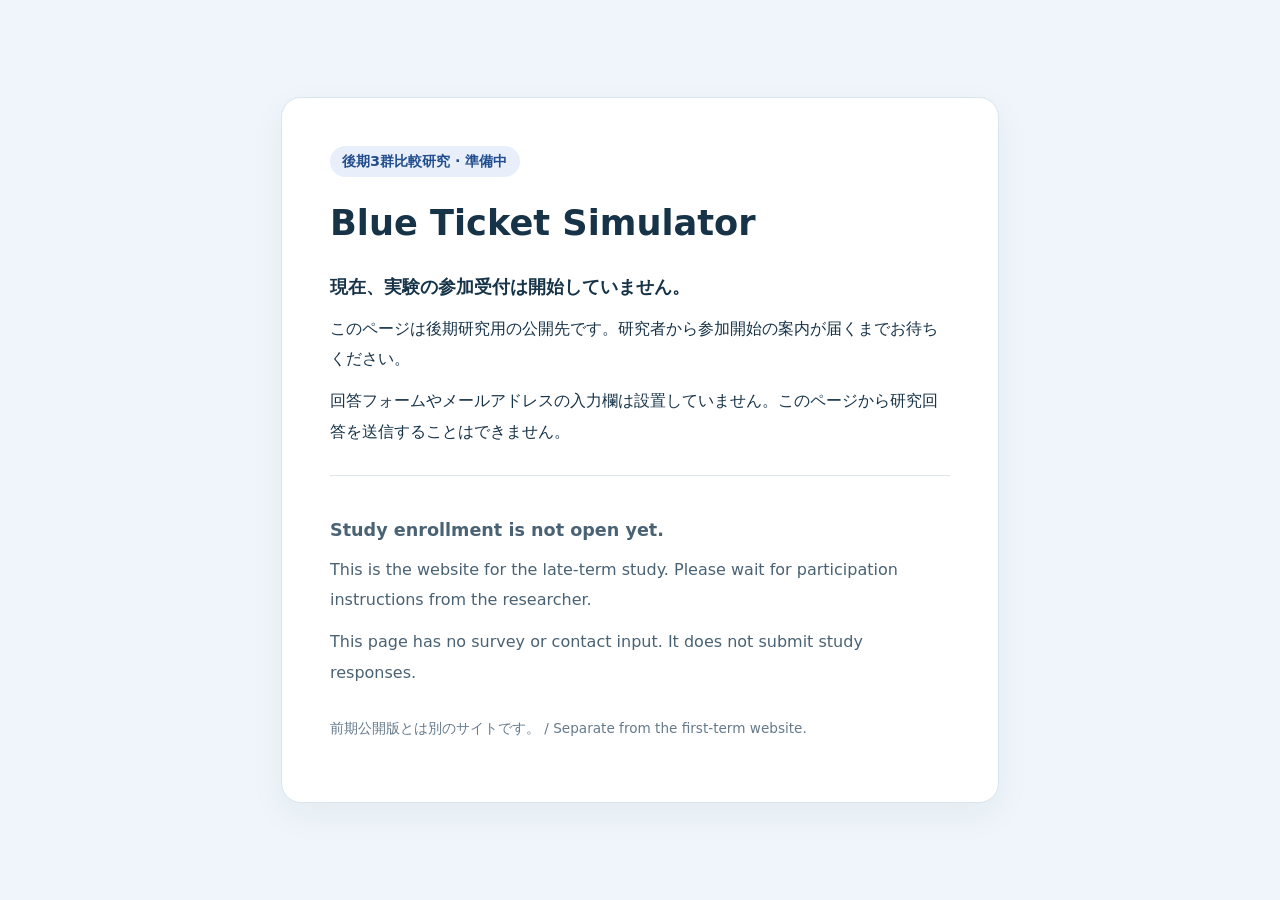
==== index.html @ f5c7deb0 "Add closed enrollment landing page before study activation" ====
<!doctype html>
<html lang="ja">
<head>
<meta charset="utf-8">
<meta name="viewport" content="width=device-width,initial-scale=1">
<meta name="referrer" content="no-referrer">
<meta name="robots" content="noindex,nofollow">
<meta http-equiv="Content-Security-Policy" content="default-src 'none'; style-src 'unsafe-inline'; base-uri 'none'; form-action 'none'">
<title>Blue Ticket Simulator — 参加受付前</title>
<style>
:root{color-scheme:light;font-family:system-ui,-apple-system,"Segoe UI",sans-serif;color:#173348;background:#eff5fa}
body{margin:0;min-height:100vh;display:grid;place-items:center;padding:24px;box-sizing:border-box}
main{max-width:620px;background:white;border:1px solid #dbe5ee;border-radius:20px;padding:clamp(24px,6vw,48px);box-shadow:0 12px 36px #1733480d}
.badge{display:inline-block;background:#e8effa;color:#234e8e;padding:6px 12px;border-radius:999px;font-size:.9rem;font-weight:650}
h1{font-size:clamp(1.6rem,5vw,2.2rem);line-height:1.25;margin:24px 0 16px}
h2{font-size:1.1rem;margin-top:30px}
p{line-height:1.9;margin:12px 0}
.en{border-top:1px solid #dbe5ee;margin-top:28px;padding-top:14px;color:#496274}
.note{font-size:.85rem;color:#647a8c;margin-top:28px}
</style>
</head>
<body>
<main>
<span class="badge">後期3群比較研究 · 準備中</span>
<h1>Blue Ticket Simulator</h1>
<h2>現在、実験の参加受付は開始していません。</h2>
<p>このページは後期研究用の公開先です。研究者から参加開始の案内が届くまでお待ちください。</p>
<p>回答フォームやメールアドレスの入力欄は設置していません。このページから研究回答を送信することはできません。</p>
<div class="en" lang="en">
<h2>Study enrollment is not open yet.</h2>
<p>This is the website for the late-term study. Please wait for participation instructions from the researcher.</p>
<p>This page has no survey or contact input. It does not submit study responses.</p>
</div>
<p class="note">前期公開版とは別のサイトです。 / Separate from the first-term website.</p>
</main>
</body>
</html>
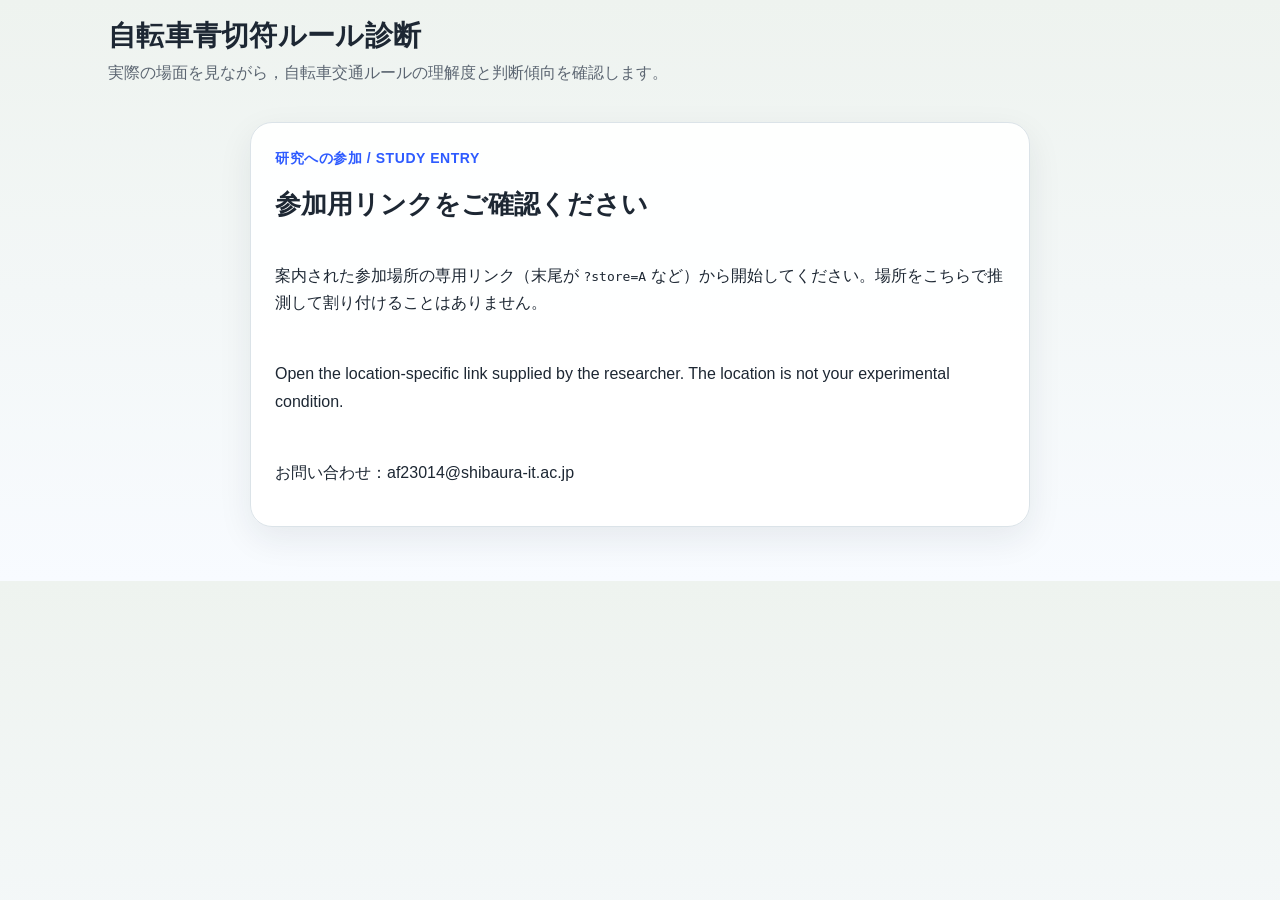
==== commit e91008a6: "Publish late-term Web study with Google Forms follow-up and September 29 enrollment" ====
--- a/index.html
+++ b/index.html
@@ -1,37 +1,21 @@
-<!doctype html>
-<html lang="ja">
-<head>
-<meta charset="utf-8">
-<meta name="viewport" content="width=device-width,initial-scale=1">
-<meta name="referrer" content="no-referrer">
-<meta name="robots" content="noindex,nofollow">
-<meta http-equiv="Content-Security-Policy" content="default-src 'none'; style-src 'unsafe-inline'; base-uri 'none'; form-action 'none'">
-<title>Blue Ticket Simulator — 参加受付前</title>
-<style>
-:root{color-scheme:light;font-family:system-ui,-apple-system,"Segoe UI",sans-serif;color:#173348;background:#eff5fa}
-body{margin:0;min-height:100vh;display:grid;place-items:center;padding:24px;box-sizing:border-box}
-main{max-width:620px;background:white;border:1px solid #dbe5ee;border-radius:20px;padding:clamp(24px,6vw,48px);box-shadow:0 12px 36px #1733480d}
-.badge{display:inline-block;background:#e8effa;color:#234e8e;padding:6px 12px;border-radius:999px;font-size:.9rem;font-weight:650}
-h1{font-size:clamp(1.6rem,5vw,2.2rem);line-height:1.25;margin:24px 0 16px}
-h2{font-size:1.1rem;margin-top:30px}
-p{line-height:1.9;margin:12px 0}
-.en{border-top:1px solid #dbe5ee;margin-top:28px;padding-top:14px;color:#496274}
-.note{font-size:.85rem;color:#647a8c;margin-top:28px}
-</style>
-</head>
-<body>
-<main>
-<span class="badge">後期3群比較研究 · 準備中</span>
-<h1>Blue Ticket Simulator</h1>
-<h2>現在、実験の参加受付は開始していません。</h2>
-<p>このページは後期研究用の公開先です。研究者から参加開始の案内が届くまでお待ちください。</p>
-<p>回答フォームやメールアドレスの入力欄は設置していません。このページから研究回答を送信することはできません。</p>
-<div class="en" lang="en">
-<h2>Study enrollment is not open yet.</h2>
-<p>This is the website for the late-term study. Please wait for participation instructions from the researcher.</p>
-<p>This page has no survey or contact input. It does not submit study responses.</p>
-</div>
-<p class="note">前期公開版とは別のサイトです。 / Separate from the first-term website.</p>
-</main>
-</body>
+<!doctype html>
+<html lang="ja">
+<head>
+  <meta charset="utf-8" />
+  <meta name="viewport" content="width=device-width, initial-scale=1" />
+  <meta name="referrer" content="no-referrer" />
+  <title>Bicycle Blue Ticket Rule Check</title>
+  <link rel="stylesheet" href="./styles.css?v=20260518-smartphone-scale-submit-v2" />
+  <link rel="stylesheet" href="./condition-styles.css?v=20260915-review-v1" />
+</head>
+<body>
+  <div id="app"></div>
+  <script src="./data.js?v=20260518-smartphone-scale-submit-v2"></script>
+  <script src="./common-corrections.js?v=20260923-common-law-v1"></script>
+  <script src="./experiment-config.js?v=20260929-launch-v1"></script>
+  <script src="./condition-overlays.js?v=20260923-review-v2"></script>
+  <script src="./evaluation-data.js?v=20260923-review-v2"></script>
+  <script src="./experiment-context.js?v=20260927-forms-review-v1"></script>
+  <script src="./app.js?v=20260929-launch-v1"></script>
+</body>
 </html>
--- a/styles.css
+++ b/styles.css
@@ -0,0 +1,96 @@
+:root{
+  --bg:#eef3ef; --panel:#ffffff; --soft:#f7f9fb; --accent:#2e5bff;
+  --accent2:#2f8f53; --text:#1d2733; --muted:#5c6672; --border:#dbe3e8;
+  --good:#2f8f53; --warn:#d18b00; --bad:#c84d4d; --accent-soft:#edf2ff;
+}
+*{box-sizing:border-box}
+body{margin:0;background:linear-gradient(180deg,#eef3ef 0%,#f8fbff 100%);color:var(--text);font-family:-apple-system,BlinkMacSystemFont,"Segoe UI","Yu Gothic UI","Hiragino Kaku Gothic ProN",Meiryo,sans-serif;line-height:1.7;overflow-x:hidden}
+button,input,textarea{font:inherit}
+.site{max-width:1100px;margin:0 auto;padding:18px;overflow-x:hidden}
+.header{display:flex;align-items:flex-start;justify-content:space-between;gap:16px;margin-bottom:14px}
+.brand h1{font-size:28px;line-height:1.25;margin:0;letter-spacing:.01em}
+.brand p{margin:6px 0 0;color:var(--muted)}
+.badge{background:#eef2ff;color:var(--accent);font-weight:700;border-radius:999px;padding:8px 14px;white-space:nowrap}
+.card{max-width:100%;background:rgba(255,255,255,.96);border:1px solid var(--border);border-radius:22px;box-shadow:0 12px 34px rgba(29,39,51,.08);padding:24px;margin:16px 0;overflow-wrap:anywhere}
+.center{max-width:780px;margin:36px auto}
+.stack{display:grid;gap:12px}
+.row{display:flex;gap:12px;flex-wrap:wrap;align-items:center}
+.btn{border:0;border-radius:14px;padding:12px 20px;background:var(--accent);color:white;font-weight:800;cursor:pointer;box-shadow:0 10px 20px rgba(46,91,255,.18);transition:transform .16s ease,box-shadow .16s ease,background .16s ease;white-space:normal;text-align:center}
+.btn:hover{transform:translateY(-1px);box-shadow:0 14px 24px rgba(46,91,255,.22)}
+.btn:focus-visible{outline:3px solid rgba(46,91,255,.28);outline-offset:3px}
+.btn.secondary{background:#e9edf3;color:var(--text);box-shadow:none}
+.btn.ghost{background:#fff;color:var(--accent);border:1px solid var(--border);box-shadow:none}
+.btn:disabled{opacity:.45;cursor:not-allowed}
+.input,.textarea{width:100%;border:1px solid var(--border);border-radius:14px;background:white;padding:13px 15px;box-shadow:inset 0 1px 0 rgba(29,39,51,.03);transition:border-color .16s ease,box-shadow .16s ease}
+.input:focus,.textarea:focus{border-color:var(--accent);box-shadow:0 0 0 4px rgba(46,91,255,.12);outline:0}
+.textarea{min-height:110px;resize:vertical}
+.notice{background:#f9fbff;border:1px solid #d6deea;border-radius:16px;padding:14px;color:var(--muted);overflow-wrap:anywhere}
+.theme{color:var(--accent);font-weight:900;font-size:14px;letter-spacing:.04em;text-transform:uppercase}
+.title{font-size:26px;line-height:1.35;margin:4px 0 12px}
+.prelude{color:var(--accent2);font-weight:700}
+.question-img{width:100%;max-height:360px;object-fit:contain;background:#fff;border-radius:18px;border:1px solid var(--border);display:block;box-shadow:0 10px 28px rgba(29,39,51,.08)}
+.choice{position:relative;display:flex;gap:14px;align-items:flex-start;background:linear-gradient(180deg,#ffffff 0%,#f9fbff 100%);border:1.5px solid #d8e2ee;border-radius:18px;padding:15px 16px;margin:10px 0;cursor:pointer;box-shadow:0 6px 18px rgba(29,39,51,.045);transition:border-color .16s ease,box-shadow .16s ease,transform .16s ease,background .16s ease}
+.choice:hover{border-color:#9fb3ff;box-shadow:0 12px 26px rgba(46,91,255,.10);transform:translateY(-1px)}
+.choice input{position:absolute;opacity:0;pointer-events:none}
+.choice:has(input:focus-visible){outline:3px solid rgba(46,91,255,.22);outline-offset:2px}
+.choice:has(input:checked),.choice.is-selected{border-color:var(--accent);background:linear-gradient(180deg,#f8faff 0%,#eef3ff 100%);box-shadow:0 12px 30px rgba(46,91,255,.16)}
+.choice-marker{flex:0 0 34px;width:34px;height:34px;border:2px solid #b9c7d8;border-radius:999px;background:white;color:var(--accent);display:grid;place-items:center;font-weight:900;line-height:1;margin-top:1px;transition:background .16s ease,border-color .16s ease,color .16s ease,box-shadow .16s ease}
+.choice input[type="checkbox"] + .choice-marker{border-radius:10px}
+.choice:has(input:checked) .choice-marker,.choice.is-selected .choice-marker{background:var(--accent);border-color:var(--accent);color:#fff;box-shadow:0 6px 14px rgba(46,91,255,.25)}
+.choice:has(input:checked) .choice-marker:empty::before,.choice.is-selected .choice-marker:empty::before{content:"✓";font-size:18px}
+.choice-text{display:block;flex:1;font-weight:650;line-height:1.65}
+.consent-choice{margin-top:14px;background:#fffdf7;border-color:#ecd79b}
+.scale{display:grid;grid-template-columns:1fr;gap:12px;background:#f9fbff;border:1px solid #d6deea;border-radius:18px;padding:16px}
+.scale-labels{display:flex;justify-content:space-between;gap:14px;font-size:14px;font-weight:700}
+.scale-options{display:grid;grid-template-columns:repeat(4,minmax(0,1fr));gap:10px}
+.scale-option{position:relative;display:grid;place-items:center;align-content:center;gap:6px;min-height:76px;border:1.5px solid #d8e2ee;border-radius:16px;background:#fff;cursor:pointer;box-shadow:0 5px 14px rgba(29,39,51,.04);transition:border-color .16s ease,box-shadow .16s ease,transform .16s ease,background .16s ease}
+.scale-option:hover{border-color:#9fb3ff;transform:translateY(-1px)}
+.scale-option input{position:absolute;opacity:0;pointer-events:none}
+.scale-option:has(input:focus-visible){outline:3px solid rgba(46,91,255,.22);outline-offset:2px}
+.scale-option:has(input:checked),.scale-option.is-selected{border-color:var(--accent);background:var(--accent-soft);box-shadow:0 10px 22px rgba(46,91,255,.14)}
+.scale-number{width:34px;height:34px;border-radius:999px;display:grid;place-items:center;font-weight:900;color:var(--accent)}
+.scale-text{font-size:12px;font-weight:800;line-height:1.35;text-align:center;color:var(--text)}
+.scale-option:has(input:checked) .scale-number,.scale-option.is-selected .scale-number{background:var(--accent);color:white}
+.classify-choice{display:block;cursor:default}
+.classify-prompt{display:flex;gap:14px;align-items:flex-start;margin-bottom:12px}
+.classify-options{display:grid;grid-template-columns:repeat(2,minmax(0,1fr));gap:10px;margin-left:48px}
+.classify-option{position:relative;display:flex;align-items:center;justify-content:center;min-height:48px;border:1.5px solid #d8e2ee;border-radius:14px;background:white;cursor:pointer;font-weight:800;text-align:center;transition:border-color .16s ease,box-shadow .16s ease,background .16s ease}
+.classify-option:hover{border-color:#9fb3ff}
+.classify-option input{position:absolute;opacity:0;pointer-events:none}
+.classify-option:has(input:focus-visible){outline:3px solid rgba(46,91,255,.22);outline-offset:2px}
+.classify-option:has(input:checked),.classify-option.is-selected{border-color:var(--accent);background:var(--accent-soft);box-shadow:0 8px 18px rgba(46,91,255,.12);color:var(--accent)}
+.sending-notice{border-color:#b8c6ff;background:#f4f7ff;color:#32408f;font-weight:800}
+.followup-links{font-family:ui-monospace,SFMono-Regular,Consolas,"Liberation Mono",monospace;font-size:13px;line-height:1.7}
+.error-summary{background:#fff3f3;border:2px solid rgba(200,77,77,.45);border-radius:18px;color:#7f2525;padding:16px 18px;margin:16px 0;box-shadow:0 10px 26px rgba(200,77,77,.10)}
+.error-summary ul{margin:8px 0 0;padding-left:22px}
+.field-error{color:var(--bad);font-weight:900;margin:10px 0 0}
+.survey-card.invalid{border-color:rgba(200,77,77,.62);box-shadow:0 0 0 4px rgba(200,77,77,.10),0 12px 34px rgba(29,39,51,.08)}
+.input.invalid,.textarea.invalid,.scale.invalid{border-color:var(--bad);box-shadow:0 0 0 4px rgba(200,77,77,.12)}
+.choice.invalid{border-color:var(--bad);background:#fff8f8}
+.muted{color:var(--muted)}
+.error{color:var(--bad);font-weight:700}
+.feedback-ok{color:var(--good);font-weight:800;font-size:20px}
+.feedback-ng{color:var(--bad);font-weight:800;font-size:20px}
+.detail{border-top:1px solid var(--border);padding-top:12px;margin-top:12px}
+.detail-item{padding:10px 0;border-bottom:1px dashed var(--border)}
+.good{color:var(--good);font-weight:700}.bad{color:var(--bad);font-weight:700}.warn{color:var(--warn);font-weight:700}
+.progress{height:10px;background:#dfe7ee;border-radius:999px;overflow:hidden;margin-top:8px}
+.progress div{height:100%;background:var(--accent);width:0%}
+.result-type{font-size:24px;font-weight:900;color:var(--accent2)}
+.result-grid{display:grid;grid-template-columns:repeat(2,minmax(0,1fr));gap:10px}
+.result-grid .notice{margin:0}
+.footer-note{font-size:12px;color:var(--muted);margin-top:16px}
+@media(max-width:720px){
+  .site{padding:12px}.header{display:block}.badge{display:inline-block;margin-top:8px}
+  .brand h1{font-size:24px}.title{font-size:22px}.card{padding:16px;border-radius:16px}
+  .row{display:grid;grid-template-columns:1fr}
+  .btn{width:100%}
+  .choice{padding:13px 12px;gap:11px;border-radius:16px}
+  .choice-marker{flex-basis:30px;width:30px;height:30px;font-size:13px}
+  .choice-text{font-size:15px;line-height:1.6}
+  .scale{padding:13px}.scale-labels{display:none}.scale-options{grid-template-columns:1fr;gap:8px}.scale-option{min-height:58px;border-radius:14px;display:flex;align-items:center;justify-content:flex-start;padding:10px 12px;text-align:left}.scale-number{flex:0 0 36px}.scale-text{display:block;text-align:left;font-size:14px;line-height:1.45;white-space:normal;overflow-wrap:anywhere}
+  .sending-notice{font-size:14px;line-height:1.65}
+  .classify-options{grid-template-columns:1fr;margin-left:0}.classify-prompt{margin-bottom:10px}
+  .result-grid{grid-template-columns:1fr}
+  .question-img{max-height:240px}
+}
--- a/condition-styles.css
+++ b/condition-styles.css
@@ -0,0 +1,288 @@
+/*
+ * Late-experiment UI additions only.
+ *
+ * Keep the original selectors in styles.css unchanged. Condition-specific
+ * elements must be rendered only for their matching condition; these rules do
+ * not target the original condition and cannot restyle its existing UI.
+ */
+
+body[data-condition="no_image"] .bts-late-scene {
+  display: block;
+  margin: 0 0 16px;
+  padding: 16px 18px;
+  border: 1px solid var(--border, #dbe3e8);
+  border-radius: 18px;
+  background: var(--soft, #f7f9fb);
+  color: var(--text, #1d2733);
+  line-height: 1.75;
+  overflow-wrap: anywhere;
+  word-break: normal;
+}
+
+body[data-condition="no_image"] .bts-late-scene[hidden],
+body[data-condition="no_image"] .bts-late-scene:empty,
+body[data-condition="no_image"] .bts-late-scene.bts-late-is-empty {
+  display: none;
+}
+
+body[data-condition="no_image"] .bts-late-scene-label {
+  margin: 0 0 4px;
+  color: var(--accent2, #2f8f53);
+  font-size: 14px;
+  font-weight: 900;
+  letter-spacing: .04em;
+}
+
+body[data-condition="no_image"] .bts-late-scene-title {
+  margin: 0 0 8px;
+  font-size: 20px;
+  font-weight: 900;
+  line-height: 1.45;
+}
+
+body[data-condition="no_image"] .bts-late-scene-body {
+  margin: 0;
+  white-space: pre-wrap;
+}
+
+body[data-condition="no_image"] .bts-late-scene:focus-visible {
+  outline: 3px solid rgba(46, 91, 255, .28);
+  outline-offset: 3px;
+}
+
+body[data-condition="improved"] .bts-late-improvement {
+  display: grid;
+  gap: 12px;
+  margin: 16px 0 0;
+}
+
+body[data-condition="improved"] .bts-late-improvement[hidden],
+body[data-condition="improved"] .bts-late-improvement:empty,
+body[data-condition="improved"] .bts-late-improvement.bts-late-is-empty {
+  display: none;
+}
+
+body[data-condition="improved"] .bts-late-improvement-section {
+  min-width: 0;
+  padding: 14px 16px;
+  border: 1px solid var(--border, #dbe3e8);
+  border-radius: 16px;
+  background: var(--soft, #f7f9fb);
+  color: var(--text, #1d2733);
+  line-height: 1.7;
+  overflow-wrap: anywhere;
+}
+
+body[data-condition="improved"] .bts-late-improvement-section[hidden],
+body[data-condition="improved"] .bts-late-improvement-section:empty,
+body[data-condition="improved"] .bts-late-improvement-section.bts-late-is-empty {
+  display: none;
+}
+
+body[data-condition="improved"] .bts-late-improvement-section[data-kind="key-point"],
+body[data-condition="improved"] .bts-late-improvement-section[data-kind="decision-rule"] {
+  border-inline-start: 5px solid var(--accent, #2e5bff);
+}
+
+body[data-condition="improved"] .bts-late-improvement-section[data-kind="ok-example"] {
+  border-inline-start: 5px solid var(--good, #2f8f53);
+}
+
+body[data-condition="improved"] .bts-late-improvement-section[data-kind="ng-example"] {
+  border-inline-start: 5px solid var(--bad, #c84d4d);
+}
+
+body[data-condition="improved"] .bts-late-improvement-heading {
+  margin: 0 0 6px;
+  font-size: 17px;
+  font-weight: 900;
+  line-height: 1.45;
+}
+
+body[data-condition="improved"] .bts-late-improvement-body {
+  margin: 0;
+  white-space: pre-wrap;
+}
+
+body[data-condition="improved"] .bts-late-improvement-list {
+  margin: 8px 0 0;
+  padding-inline-start: 1.4em;
+}
+
+body[data-condition="improved"] .bts-late-improvement-list:empty {
+  display: none;
+}
+
+body[data-condition="improved"] .bts-late-improvement-media {
+  display: block;
+  width: 100%;
+  height: auto;
+  max-width: 100%;
+  margin: 10px 0 0;
+  border-radius: 14px;
+  object-fit: contain;
+}
+
+body[data-condition="improved"] .bts-late-improvement-media[hidden],
+body[data-condition="improved"] .bts-late-improvement-media:not([src]),
+body[data-condition="improved"] .bts-late-improvement-media[src=""] {
+  display: none;
+}
+
+body[data-condition="improved"] .bts-late-improvement-mark {
+  padding: .08em .24em;
+  border-radius: .3em;
+  background: #fff1a8;
+  box-decoration-break: clone;
+  -webkit-box-decoration-break: clone;
+}
+
+body[data-condition="improved"] .bts-late-improvement-action {
+  min-width: 44px;
+  min-height: 44px;
+  padding: 10px 14px;
+  border: 1px solid var(--border, #dbe3e8);
+  border-radius: 12px;
+  background: #fff;
+  color: var(--accent, #2e5bff);
+  font: inherit;
+  font-weight: 800;
+  line-height: 1.35;
+  cursor: pointer;
+  overflow-wrap: anywhere;
+}
+
+body[data-condition="improved"] .bts-late-improvement-action:focus-visible {
+  outline: 3px solid rgba(46, 91, 255, .28);
+  outline-offset: 3px;
+}
+
+/* New experiment setup/status UI. These unique classes never match baseline UI. */
+.bts-late-setup {
+  max-width: 780px;
+  margin: 36px auto;
+  padding: 20px;
+  border: 1px solid var(--border, #dbe3e8);
+  border-radius: 18px;
+  background: #fff;
+  color: var(--text, #1d2733);
+  overflow-wrap: anywhere;
+}
+
+.bts-late-setup[hidden],
+.bts-late-status[hidden],
+.bts-late-error[hidden],
+.bts-late-setup:empty,
+.bts-late-status:empty,
+.bts-late-error:empty {
+  display: none;
+}
+
+.bts-late-status,
+.bts-late-error {
+  margin: 12px 0;
+  padding: 12px 14px;
+  border: 1px solid var(--border, #dbe3e8);
+  border-radius: 14px;
+  background: var(--soft, #f7f9fb);
+  color: var(--text, #1d2733);
+  font-weight: 700;
+  line-height: 1.65;
+  overflow-wrap: anywhere;
+}
+
+.bts-late-status[data-state="sending"],
+.bts-late-status[data-state="restoring"] {
+  border-color: #b8c6ff;
+  background: #f4f7ff;
+  color: #32408f;
+}
+
+.bts-late-status[data-state="saved"] {
+  border-color: rgba(47, 143, 83, .45);
+  background: #f1faf4;
+  color: #236b3e;
+}
+
+.bts-late-error {
+  border-width: 2px;
+  border-color: rgba(200, 77, 77, .55);
+  background: #fff3f3;
+  color: #7f2525;
+}
+
+.bts-late-status:focus-visible,
+.bts-late-error:focus-visible,
+.bts-late-setup:focus-visible {
+  outline: 3px solid rgba(46, 91, 255, .28);
+  outline-offset: 3px;
+}
+
+/* Shared late-study evaluation media; rendered only when a researcher adds it. */
+.bts-late-evaluation-image {
+  display: block;
+  width: 100%;
+  max-width: 100%;
+  height: auto;
+  margin: 0 0 16px;
+  border-radius: 18px;
+  object-fit: contain;
+}
+
+.bts-late-evaluation-image:not([src]),
+.bts-late-evaluation-image[src=""] {
+  display: none;
+}
+
+@media (max-width: 720px) {
+  body[data-condition="no_image"] .bts-late-scene,
+  body[data-condition="improved"] .bts-late-improvement-section {
+    padding: 13px 14px;
+    border-radius: 14px;
+  }
+
+  body[data-condition="no_image"] .bts-late-scene-title {
+    font-size: 18px;
+  }
+
+  body[data-condition="improved"] .bts-late-improvement {
+    gap: 10px;
+  }
+
+  body[data-condition="improved"] .bts-late-improvement-action {
+    width: 100%;
+  }
+
+  .bts-late-setup {
+    margin: 18px 0;
+    padding: 16px;
+    border-radius: 16px;
+  }
+
+  .bts-late-status,
+  .bts-late-error {
+    padding: 12px;
+    font-size: 14px;
+  }
+
+  .bts-late-evaluation-image {
+    margin-bottom: 14px;
+    border-radius: 14px;
+  }
+}
+
+@media (forced-colors: active) {
+  body[data-condition="no_image"] .bts-late-scene,
+  body[data-condition="improved"] .bts-late-improvement-section,
+  body[data-condition="improved"] .bts-late-improvement-action,
+  .bts-late-setup,
+  .bts-late-status,
+  .bts-late-error {
+    border-color: CanvasText;
+  }
+
+  body[data-condition="improved"] .bts-late-improvement-mark {
+    color: HighlightText;
+    background: Highlight;
+  }
+}
